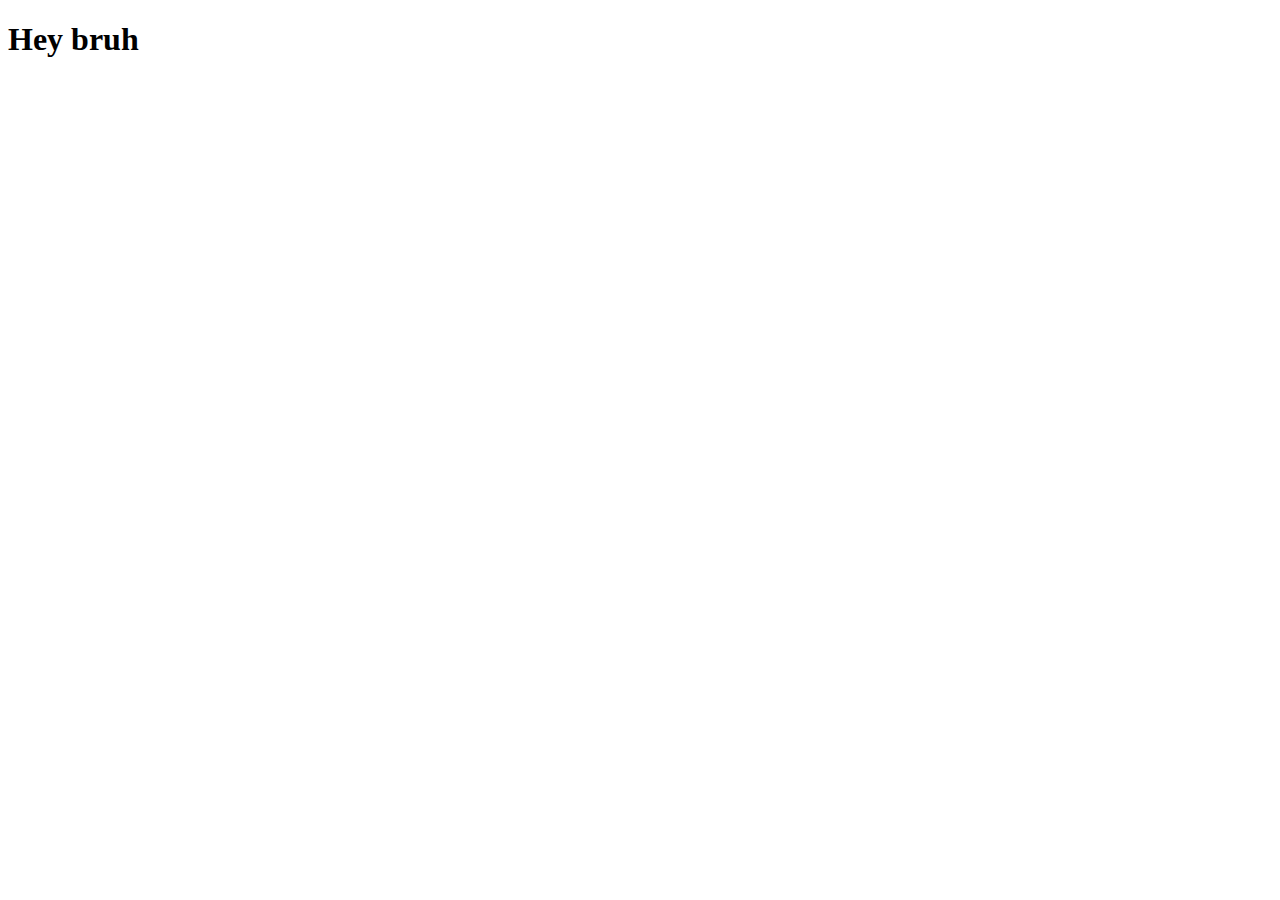
==== index.html @ 5d66115d "add files" ====
<!DOCTYPE html>
<html lang="en">
<head>
  <meta charset="UTF-8">
  <meta http-equiv="X-UA-Compatible" content="IE=edge">
  <meta name="viewport" content="width=device-width, initial-scale=1.0">
  <title>Flexbox & Grid</title>
  <link rel="stylesheet" href="./index.css">
</head>
<body>
  <h1>Hey bruh</h1>
</body>
</html>
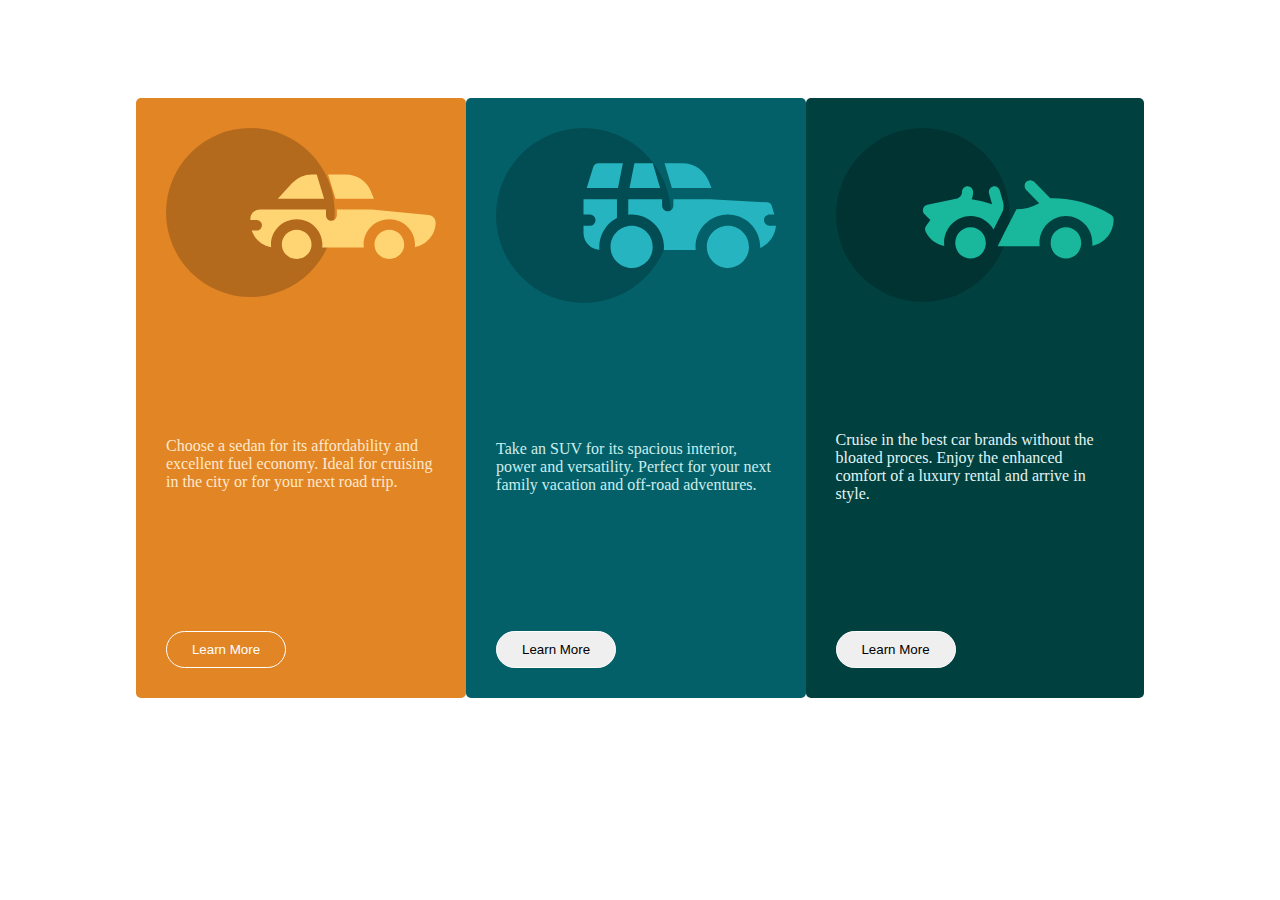
==== commit 92def80c: "do flexbox part" ====
--- a/index.html
+++ b/index.html
@@ -8,6 +8,32 @@
   <link rel="stylesheet" href="./index.css">
 </head>
 <body>
-  <h1>Hey bruh</h1>
+  <main>
+    <div class="flexbox">
+      <div class="item1">
+        <img src="./images/icon-sedans.svg" alt="sedan" />
+        <p>Choose a sedan for its affordability and excellent fuel economy.
+          Ideal for cruising in the city or for your next road trip.
+        </p>
+        <button>Learn More</button>
+      </div>
+      <div class="item2">
+        <img src="./images/icon-suvs.svg" alt="suv" />
+        <p>Take an SUV for its spacious interior, power and versatility. Perfect
+          for your next family vacation and off-road adventures.
+        </p>
+        <button>Learn More</button>
+      </div>
+      <div class="item3">
+        <img src="./images/icon-luxury.svg" alt="luxury" />
+        <p>Cruise in the best car brands without the bloated proces. Enjoy the
+          enhanced comfort of a luxury rental and arrive in style.
+        </p>
+        <button>Learn More</button>
+      </div>
+    </div>
+
+    <div class="grid"></div>
+  </main>
 </body>
 </html>--- a/index.css
+++ b/index.css
@@ -0,0 +1,38 @@
+.item1{
+  background-color: #E28525;
+  color: #FFE9CC;
+}
+.item1 button{
+  background-color: #E28525;
+  color: white;
+}
+.item2{
+  background-color: #036068;
+  color: #CCEDEC;
+}
+.item3{
+  background-color: #00403F;
+  color: #E3F5F5;
+}
+
+.flexbox{
+  display: flex;
+  padding: 10vh 10vw;
+}
+.item1,.item2,.item3{
+  height: 60vh;
+  padding: 30px;
+  display: flex;
+  flex-direction: column;
+  justify-content: space-between;
+  border-radius: 5px;
+}
+
+button{
+  border: 1px solid white;
+  border-radius: 30px;
+  padding: 10px;
+  cursor: pointer;
+  width: 120px;
+  
+}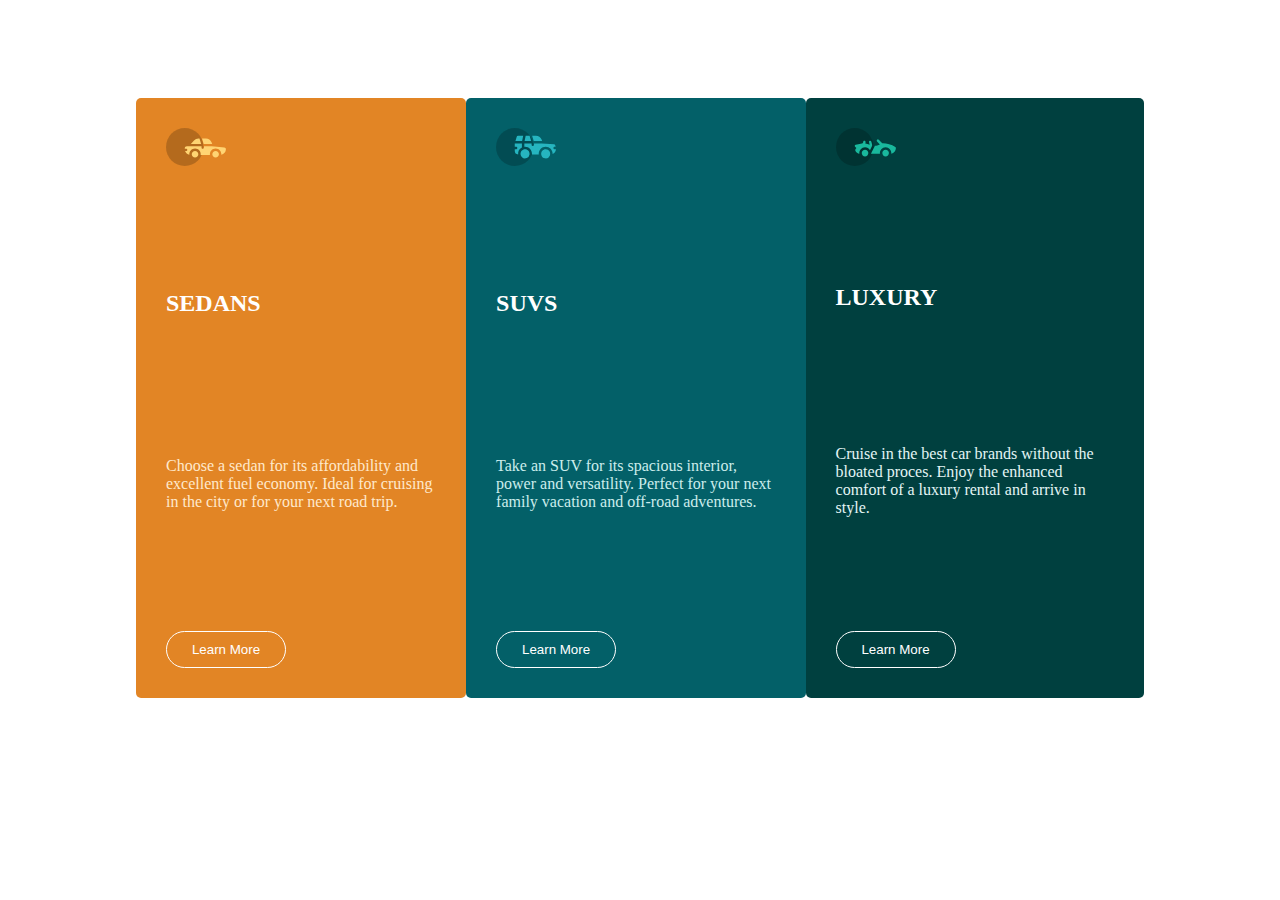
==== commit 7b279981: "finish flexbox" ====
--- a/index.html
+++ b/index.html
@@ -12,6 +12,7 @@
     <div class="flexbox">
       <div class="item1">
         <img src="./images/icon-sedans.svg" alt="sedan" />
+        <h2>SEDANS</h2>
         <p>Choose a sedan for its affordability and excellent fuel economy.
           Ideal for cruising in the city or for your next road trip.
         </p>
@@ -19,6 +20,7 @@
       </div>
       <div class="item2">
         <img src="./images/icon-suvs.svg" alt="suv" />
+        <h2>SUVS</h2>
         <p>Take an SUV for its spacious interior, power and versatility. Perfect
           for your next family vacation and off-road adventures.
         </p>
@@ -26,6 +28,7 @@
       </div>
       <div class="item3">
         <img src="./images/icon-luxury.svg" alt="luxury" />
+        <h2>LUXURY</h2>
         <p>Cruise in the best car brands without the bloated proces. Enjoy the
           enhanced comfort of a luxury rental and arrive in style.
         </p>
--- a/index.css
+++ b/index.css
@@ -10,11 +10,18 @@
   background-color: #036068;
   color: #CCEDEC;
 }
+.item2 button {
+  background-color: #036068;
+  color: white;
+}
 .item3{
   background-color: #00403F;
   color: #E3F5F5;
 }
-
+.item3 button {
+  background-color: #00403F;
+  color: white;
+}
 .flexbox{
   display: flex;
   padding: 10vh 10vw;
@@ -35,4 +42,11 @@
   cursor: pointer;
   width: 120px;
   
+}
+img{
+  width: 60px;
+}
+
+h2{
+  color: #fff;
 }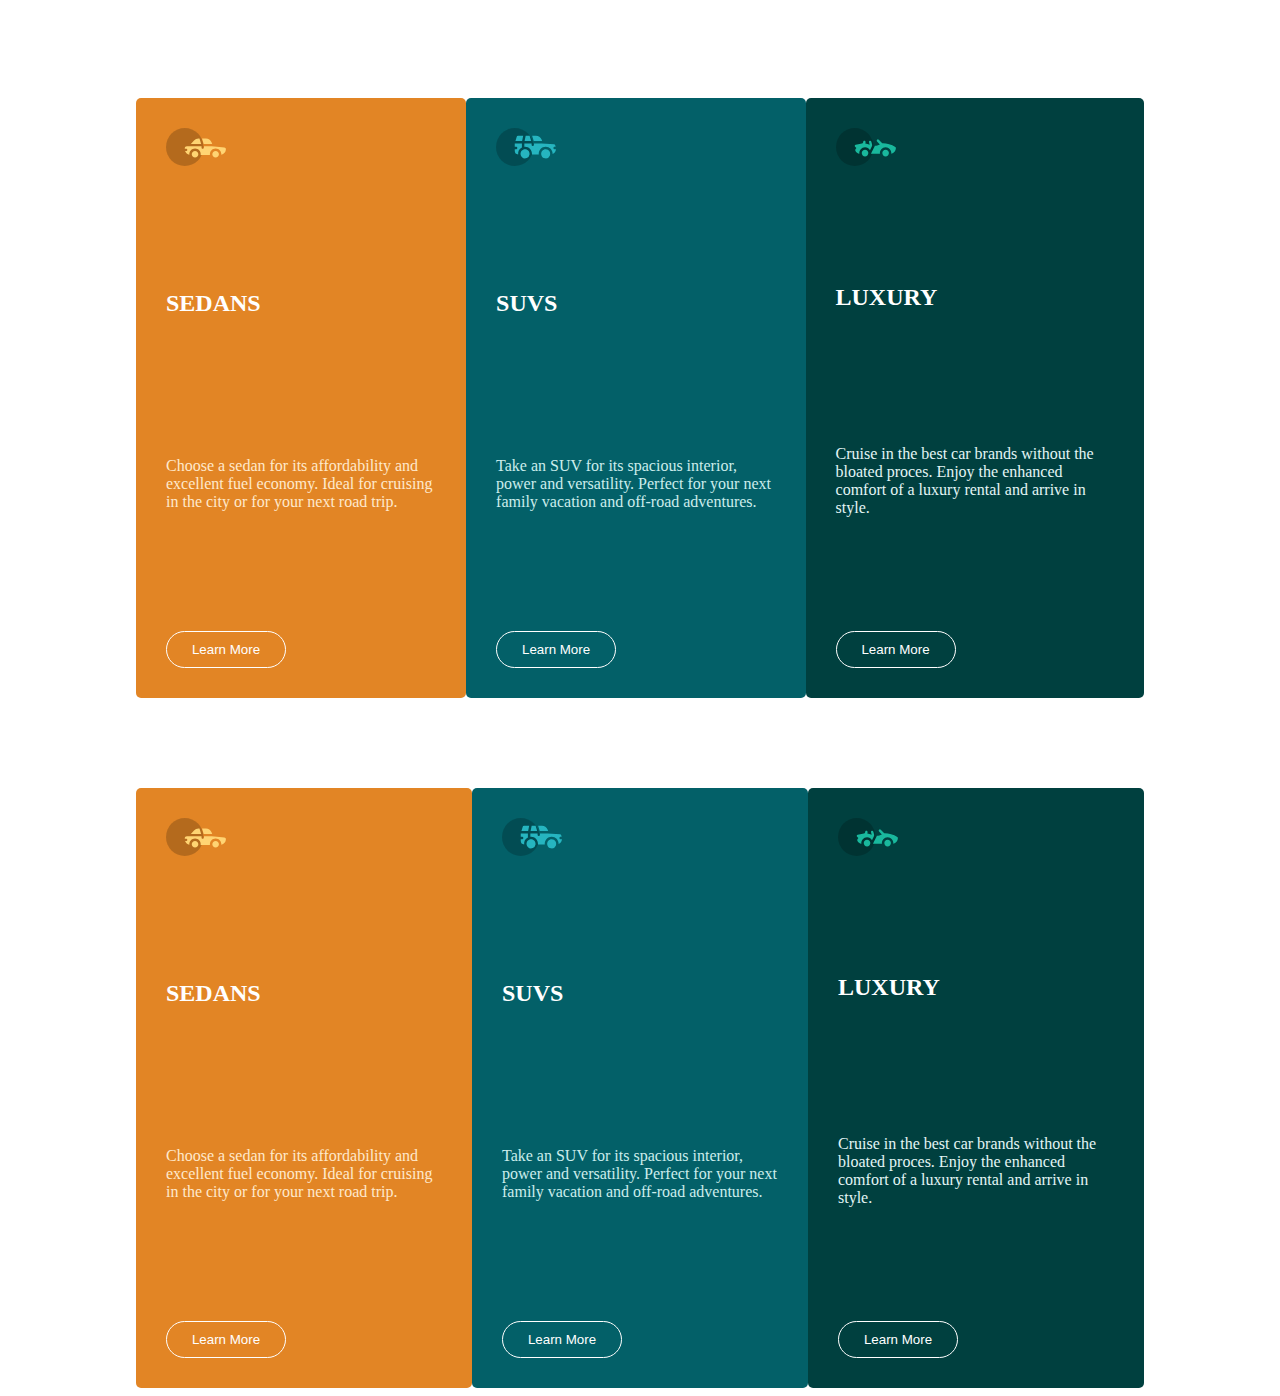
==== commit c5f06996: "grid finished" ====
--- a/index.html
+++ b/index.html
@@ -36,7 +36,32 @@
       </div>
     </div>
 
-    <div class="grid"></div>
+    <div class="grid">
+      <div class="item1">
+        <img src="./images/icon-sedans.svg" alt="sedan" />
+        <h2>SEDANS</h2>
+        <p>Choose a sedan for its affordability and excellent fuel economy.
+          Ideal for cruising in the city or for your next road trip.
+        </p>
+        <button>Learn More</button>
+      </div>
+      <div class="item2">
+        <img src="./images/icon-suvs.svg" alt="suv" />
+        <h2>SUVS</h2>
+        <p>Take an SUV for its spacious interior, power and versatility. Perfect
+          for your next family vacation and off-road adventures.
+        </p>
+        <button>Learn More</button>
+      </div>
+      <div class="item3">
+        <img src="./images/icon-luxury.svg" alt="luxury" />
+        <h2>LUXURY</h2>
+        <p>Cruise in the best car brands without the bloated proces. Enjoy the
+          enhanced comfort of a luxury rental and arrive in style.
+        </p>
+        <button>Learn More</button>
+      </div>
+    </div>
   </main>
 </body>
 </html>--- a/index.css
+++ b/index.css
@@ -41,12 +41,18 @@
   padding: 10px;
   cursor: pointer;
   width: 120px;
-  
 }
+
 img{
   width: 60px;
 }
 
 h2{
   color: #fff;
+}
+
+.grid{
+  display: grid;
+  grid-template-columns: auto auto auto;
+  padding: 0 10vw;
 }